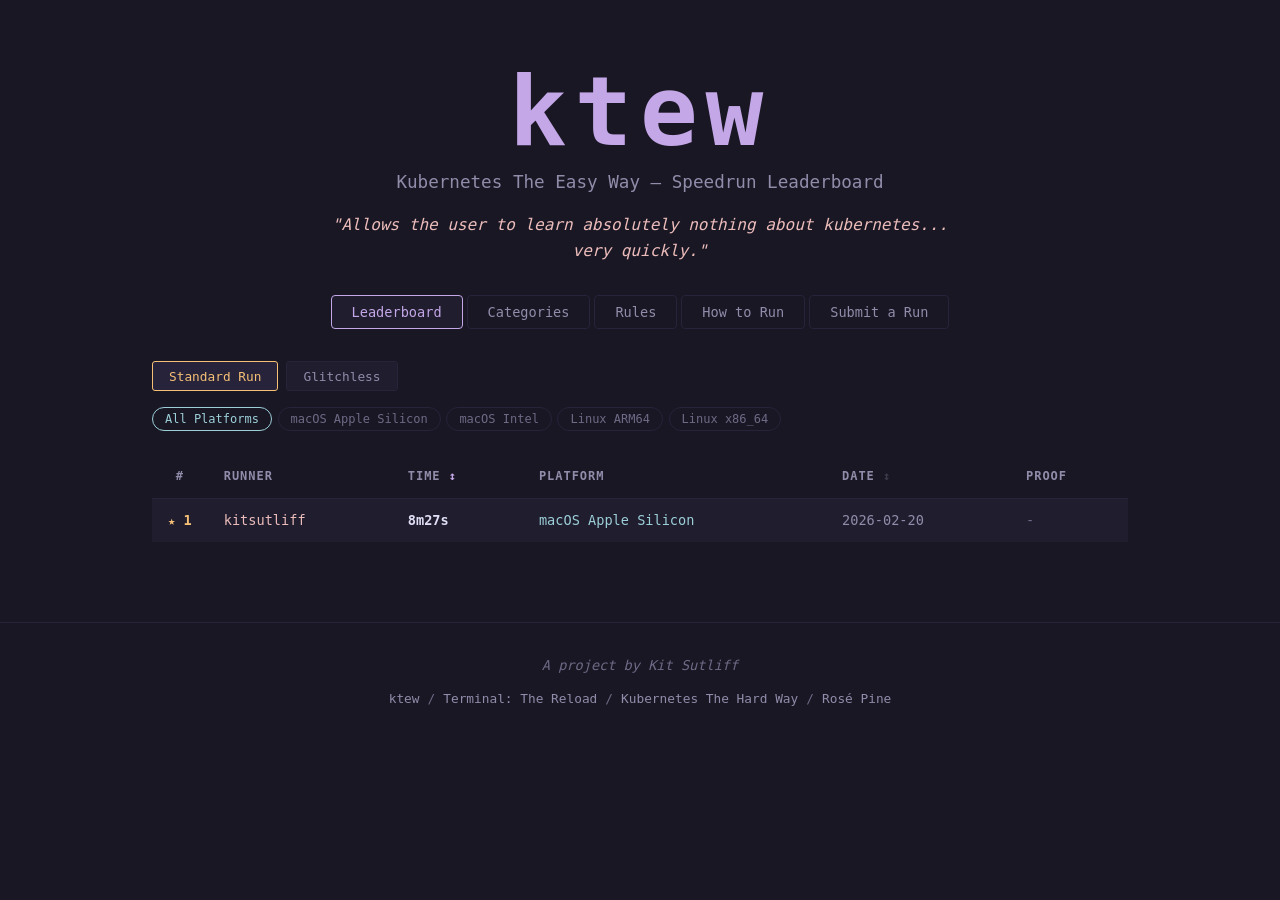
==== site/index.html @ b8ad7b76 "Add speedrun leaderboard site and Terminal: The Reload interactive game Leaderboard site for ktew sp" ====
<!DOCTYPE html>
<html lang="en">
<head>
  <meta charset="UTF-8">
  <meta name="viewport" content="width=device-width, initial-scale=1.0">
  <title>ktew — Speedrun Leaderboard</title>
  <meta name="description" content="Allows the user to learn absolutely nothing about kubernetes... very quickly. Speedrun leaderboard for Kubernetes The Easy Way.">
  <meta property="og:title" content="ktew — Speedrun Leaderboard">
  <meta property="og:description" content="Allows the user to learn absolutely nothing about kubernetes... very quickly.">
  <meta property="og:type" content="website">
  <link rel="stylesheet" href="style.css">
</head>
<body>

  <!-- Hero -->
  <header class="hero">
    <h1>ktew</h1>
    <p class="subtitle">Kubernetes The Easy Way — Speedrun Leaderboard</p>
    <p class="tagline">"Allows the user to learn absolutely nothing about kubernetes... very quickly."</p>
  </header>

  <!-- Nav -->
  <nav class="nav">
    <button class="nav-tab active" data-section="leaderboard">Leaderboard</button>
    <button class="nav-tab" data-section="categories">Categories</button>
    <button class="nav-tab" data-section="rules">Rules</button>
    <button class="nav-tab" data-section="run">How to Run</button>
    <button class="nav-tab" data-section="submit">Submit a Run</button>
  </nav>

  <!-- Leaderboard Section -->
  <section id="leaderboard" class="section active">
    <div class="category-tabs">
      <button class="cat-tab active" data-category="standard">Standard Run</button>
      <button class="cat-tab" data-category="glitchless">Glitchless</button>
    </div>
    <div class="platform-pills">
      <button class="pill active" data-platform="all">All Platforms</button>
      <button class="pill" data-platform="macOS Apple Silicon">macOS Apple Silicon</button>
      <button class="pill" data-platform="macOS Intel">macOS Intel</button>
      <button class="pill" data-platform="Linux ARM64">Linux ARM64</button>
      <button class="pill" data-platform="Linux x86_64">Linux x86_64</button>
    </div>
    <div class="table-wrap">
      <table id="leaderboard-table">
        <thead>
          <tr>
            <th class="col-rank">#</th>
            <th class="col-runner">Runner</th>
            <th class="col-time sortable active-sort" data-sort="time">Time</th>
            <th class="col-platform">Platform</th>
            <th class="col-date sortable" data-sort="date">Date</th>
            <th class="col-proof">Proof</th>
          </tr>
        </thead>
        <tbody id="leaderboard-body">
        </tbody>
      </table>
      <p id="no-runs" class="empty-state" hidden>No runs recorded yet for this category. Be the first.</p>
    </div>
  </section>

  <!-- Categories Section -->
  <section id="categories" class="section">
    <h2>Categories</h2>

    <div class="category-card highlight">
      <h3>What ktew does</h3>
      <p>ktew automates the entire <a href="https://github.com/kelseyhightower/kubernetes-the-hard-way" target="_blank" rel="noopener">Kubernetes The Hard Way</a> tutorial. Your machine is the jumpbox. It spins up 3 Lima VMs (1 control plane, 2 workers) — 4 machines total. It generates a CA and 8 TLS certificates, 6 kubeconfigs, an encryption config, downloads all binaries, bootstraps etcd, the control plane, the workers, configures pod networking, and runs a full smoke test.</p>
      <p>Then it destroys everything. VMs gone. Work directory gone. The binary deletes itself. You are not left with a Kubernetes cluster. You are left with a time and a TAP report.</p>
    </div>

    <div class="category-card main-category">
      <h3>Standard Run <span class="badge">Main Category</span></h3>
      <p class="category-motto">"Hit Congratul8ions!"</p>
      <ul>
        <li>Your machine as jumpbox + 3 Lima VMs = 4 machines total.</li>
        <li>Run <code>./kthw up</code>. Timer starts at Enter, stops at <code>Congratul8ions!</code></li>
        <li><code>10/10 passed | 0 failed</code> — or it doesn't count.</li>
        <li>Full cleanup must complete — nothing left but your time.</li>
      </ul>

      <h4>Setup (not timed)</h4>
      <ul>
        <li>Go 1.22+ installed</li>
        <li>Lima may be pre-installed (ktew installs it automatically if missing, but that costs time)</li>
        <li>Lima VM base images may be cached from a previous run</li>
        <li>Build the binary: <code>go build -o kthw .</code></li>
        <li>No pre-downloaded Kubernetes/etcd/containerd binaries — those download during the run</li>
      </ul>

      <h4>Platform Sub-Categories</h4>
      <p>Each platform is a genuine performance variable — different virtualization backends, different architectures, different I/O characteristics. These aren't gimmicks; they're real splits.</p>
      <div class="platform-grid">
        <div class="platform-item">
          <strong>macOS (Apple Silicon)</strong>
          <span>ARM64 VMs via VZ framework</span>
        </div>
        <div class="platform-item">
          <strong>macOS (Intel)</strong>
          <span>x86_64 VMs via VZ framework</span>
        </div>
        <div class="platform-item">
          <strong>Linux (ARM64)</strong>
          <span>ARM64 VMs via QEMU</span>
        </div>
        <div class="platform-item">
          <strong>Linux (x86_64)</strong>
          <span>x86_64 VMs via QEMU</span>
        </div>
      </div>
    </div>

    <div class="category-card">
      <h3>Glitchless</h3>
      <p>Same 4-machine layout. Same rules. But nothing is cached.</p>
      <ul>
        <li>No pre-installed Lima — ktew installs it from scratch</li>
        <li>No cached VM base images — <code>limactl prune</code> before the run</li>
        <li>No pre-downloaded binaries</li>
        <li>Everything downloads fresh. Your internet connection is now part of your time.</li>
        <li>Full cleanup must complete — nothing left when it's done.</li>
      </ul>
      <p class="muted">This is the "real experience" category. It measures what a first-time user actually sees.</p>
    </div>

    <div class="category-card">
      <h3>What the smoke test verifies</h3>
      <p>Step 10 runs a full verification suite before cleanup:</p>
      <ul>
        <li>Secrets are encrypted at rest in etcd (AES-CBC)</li>
        <li>Deployments work (nginx creates and scales)</li>
        <li>NodePort services are reachable</li>
        <li><code>kubectl exec</code> works inside pods</li>
        <li>All TLS certificates are valid and components authenticate via mTLS</li>
      </ul>
      <p class="muted">The cluster is real. It's a real Kubernetes cluster with real PKI, real etcd, real pod networking. It just doesn't exist anymore by the time you read this.</p>
    </div>
  </section>

  <!-- Rules Section -->
  <section id="rules" class="section">
    <h2>Rules</h2>
    <h3>Timing</h3>
    <ol class="rules-list">
      <li>Timer starts when you press Enter on <code>./kthw up</code></li>
      <li>Timer stops when <code>Congratul8ions!</code> prints with <code>10/10 passed | 0 failed</code> and your time</li>
      <li>The run must complete fully — VMs destroyed, work directory cleaned, binary self-deleted. You don't get a cluster. You get a time.</li>
      <li>Build time (<code>go build</code>) is not included — only the run itself is timed</li>
    </ol>

    <h3>Standard Run setup</h3>
    <ol class="rules-list">
      <li>Go 1.22+ pre-installed</li>
      <li>Lima may be pre-installed</li>
      <li>Lima VM base images may be cached (default behavior after a previous run)</li>
      <li>No pre-downloaded Kubernetes, etcd, containerd, or CNI binaries — those download during the timed run</li>
    </ol>

    <h3>Glitchless setup</h3>
    <ol class="rules-list">
      <li>Go 1.22+ pre-installed (only exception)</li>
      <li>Lima must NOT be pre-installed — ktew installs it during the run</li>
      <li>No cached VM images — run <code>limactl prune</code> if Lima was previously installed, or start from a clean system</li>
      <li>No pre-downloaded binaries of any kind</li>
      <li>Internet speed is part of your time</li>
    </ol>

    <h3>Proof &amp; disputes</h3>
    <ol class="rules-list">
      <li>Proof must include full terminal output showing all 10 TAP steps and the <code>Congratul8ions!</code> finish</li>
      <li>Terminal recordings (<a href="https://asciinema.org" target="_blank" rel="noopener">asciinema</a>, screen capture) or full paste accepted</li>
      <li>Cloud VMs as jumpbox are a separate platform category if demand emerges</li>
      <li>All disputes settled by <a href="https://github.com/KitSutliff" target="_blank" rel="noopener">Kit</a></li>
    </ol>
  </section>

  <!-- How to Run Section -->
  <section id="run" class="section">
    <h2>How to Run</h2>
    <div class="code-block">
      <pre><code># Fork first at github.com/KitSutliff/ktew, then:
git clone https://github.com/YOUR_USERNAME/ktew.git
cd ktew
go build -o kthw .
./kthw up</code></pre>
    </div>
    <p>Timer starts at Enter. Timer stops at <code>Congratul8ions!</code></p>
    <p>You'll see TAP output for each of the 10 steps, then:</p>
    <div class="code-block output">
      <pre><code>  10/10 passed | 0 failed
  ────────────────────────────────────────
  Cleaning up VMs...
  done.

  time - 8m27s

  Congratul8ions!

  report: kthw-report.md</code></pre>
    </div>
    <div class="run-links">
      <a href="https://github.com/KitSutliff/ktew" target="_blank" rel="noopener" class="link-btn">ktew Repository</a>
    </div>
  </section>

  <!-- Submit Section -->
  <section id="submit" class="section">
    <h2>Submit a Run</h2>
    <div class="submit-steps">
      <div class="submit-step">
        <span class="step-number">1</span>
        <div>
          <strong>Fork the repo</strong>
          <p><a href="https://github.com/KitSutliff/ktew/fork" target="_blank" rel="noopener">Fork ktew on GitHub</a></p>
        </div>
      </div>
      <div class="submit-step">
        <span class="step-number">2</span>
        <div>
          <strong>Clone your fork and run it</strong>
          <div class="code-block">
            <pre><code>git clone https://github.com/YOUR_USERNAME/ktew.git
cd ktew
go build -o kthw .
./kthw up</code></pre>
          </div>
        </div>
      </div>
      <div class="submit-step">
        <span class="step-number">3</span>
        <div>
          <strong>Add your run to the leaderboard</strong>
          <p>Edit <code>site/data/leaderboard.json</code> and add your entry:</p>
          <div class="code-block">
            <pre><code>{
  "runner": "your-github-username",
  "github": "https://github.com/your-github-username",
  "time_seconds": 507,
  "time_display": "8m27s",
  "category": "standard",
  "platform": "macOS Apple Silicon",
  "date": "2026-02-23",
  "proof": "link-to-your-tap-output-or-recording",
  "notes": ""
}</code></pre>
          </div>
        </div>
      </div>
      <div class="submit-step">
        <span class="step-number">4</span>
        <div>
          <strong>Open a Pull Request</strong>
          <p>Push to your fork and <a href="https://github.com/KitSutliff/ktew/compare" target="_blank" rel="noopener">open a PR</a> with your proof (TAP output or terminal recording).</p>
        </div>
      </div>
    </div>
    <div class="submit-info">
      <h3>Proof requirements</h3>
      <ul>
        <li>Full TAP output showing <code>10/10 passed | 0 failed</code></li>
        <li>The <code>Congratul8ions!</code> message with your time</li>
        <li>Terminal recording (<a href="https://asciinema.org" target="_blank" rel="noopener">asciinema</a>) or screenshot accepted</li>
        <li>Paste it in the PR description or link it</li>
      </ul>
      <p class="muted">Don't want to edit JSON? <a href="https://github.com/KitSutliff/ktew/issues/new?template=submit-run.yml" target="_blank" rel="noopener">Submit via GitHub Issue</a> instead.</p>
    </div>
  </section>

  <!-- Footer -->
  <footer class="footer">
    <p class="footer-tagline">A project by Kit Sutliff</p>
    <div class="footer-links">
      <a href="https://github.com/KitSutliff/ktew" target="_blank" rel="noopener">ktew</a>
      <span class="sep">/</span>
      <a href="terminal/index.html">Terminal: The Reload</a>
      <span class="sep">/</span>
      <a href="https://github.com/kelseyhightower/kubernetes-the-hard-way" target="_blank" rel="noopener">Kubernetes The Hard Way</a>
      <span class="sep">/</span>
      <a href="https://rosepinetheme.com" target="_blank" rel="noopener">Ros&eacute; Pine</a>
    </div>
  </footer>

  <script src="main.js"></script>
</body>
</html>
---- site/style.css ----
/* Rose Pine palette */
:root {
  --base: #191724;
  --surface: #1f1d2e;
  --overlay: #26233a;
  --muted: #6e6a86;
  --subtle: #908caa;
  --text: #e0def4;
  --love: #eb6f92;
  --gold: #f6c177;
  --rose: #ebbcba;
  --pine: #31748f;
  --foam: #9ccfd8;
  --iris: #c4a7e7;
}

*, *::before, *::after {
  box-sizing: border-box;
  margin: 0;
  padding: 0;
}

html {
  scroll-behavior: smooth;
}

body {
  font-family: 'SF Mono', 'Fira Code', 'JetBrains Mono', 'Cascadia Code', Consolas, monospace;
  background: var(--base);
  color: var(--text);
  line-height: 1.6;
  min-height: 100vh;
}

/* Hero */

.hero {
  text-align: center;
  padding: 4rem 1.5rem 2rem;
}

.hero h1 {
  font-size: clamp(3rem, 10vw, 6rem);
  color: var(--iris);
  letter-spacing: 0.08em;
  font-weight: 700;
  line-height: 1;
  margin-bottom: 0.5rem;
}

.hero .subtitle {
  color: var(--subtle);
  font-size: clamp(0.85rem, 2vw, 1.1rem);
  margin-bottom: 1rem;
}

.hero .tagline {
  color: var(--rose);
  font-style: italic;
  font-size: clamp(0.8rem, 1.8vw, 1rem);
  max-width: 40rem;
  margin: 0 auto;
}

/* Navigation */

.nav {
  display: flex;
  justify-content: center;
  gap: 0.25rem;
  padding: 0 1rem;
  margin-bottom: 2rem;
  flex-wrap: wrap;
}

.nav-tab {
  background: transparent;
  border: 1px solid var(--overlay);
  color: var(--subtle);
  padding: 0.5rem 1.25rem;
  cursor: pointer;
  font-family: inherit;
  font-size: 0.85rem;
  border-radius: 4px;
  transition: all 0.15s ease;
}

.nav-tab:hover {
  color: var(--text);
  border-color: var(--muted);
}

.nav-tab.active {
  color: var(--iris);
  border-color: var(--iris);
  background: var(--surface);
}

/* Sections */

.section {
  display: none;
  max-width: 64rem;
  margin: 0 auto;
  padding: 0 1.5rem 3rem;
}

.section.active {
  display: block;
}

.section h2 {
  color: var(--iris);
  font-size: 1.5rem;
  margin-bottom: 1.5rem;
  letter-spacing: 0.04em;
}

/* Category Tabs (within leaderboard) */

.category-tabs {
  display: flex;
  gap: 0.5rem;
  margin-bottom: 1rem;
}

.cat-tab {
  background: var(--surface);
  border: 1px solid var(--overlay);
  color: var(--subtle);
  padding: 0.4rem 1rem;
  cursor: pointer;
  font-family: inherit;
  font-size: 0.8rem;
  border-radius: 3px;
  transition: all 0.15s ease;
}

.cat-tab:hover {
  color: var(--text);
  border-color: var(--muted);
}

.cat-tab.active {
  color: var(--gold);
  border-color: var(--gold);
  background: var(--overlay);
}

/* Platform Pills */

.platform-pills {
  display: flex;
  gap: 0.35rem;
  margin-bottom: 1.5rem;
  flex-wrap: wrap;
}

.pill {
  background: transparent;
  border: 1px solid var(--overlay);
  color: var(--muted);
  padding: 0.25rem 0.75rem;
  cursor: pointer;
  font-family: inherit;
  font-size: 0.75rem;
  border-radius: 12px;
  transition: all 0.15s ease;
}

.pill:hover {
  color: var(--subtle);
  border-color: var(--muted);
}

.pill.active {
  color: var(--foam);
  border-color: var(--foam);
}

/* Table */

.table-wrap {
  overflow-x: auto;
  -webkit-overflow-scrolling: touch;
}

table {
  width: 100%;
  border-collapse: collapse;
  font-size: 0.85rem;
}

thead th {
  text-align: left;
  padding: 0.75rem 1rem;
  color: var(--subtle);
  font-weight: 600;
  font-size: 0.75rem;
  text-transform: uppercase;
  letter-spacing: 0.08em;
  border-bottom: 1px solid var(--overlay);
  white-space: nowrap;
  user-select: none;
}

th.sortable {
  cursor: pointer;
}

th.sortable:hover {
  color: var(--text);
}

th.sortable::after {
  content: ' \2195';
  opacity: 0.3;
}

th.active-sort::after {
  opacity: 1;
  color: var(--iris);
}

tbody tr {
  transition: background 0.1s ease;
}

tbody tr:nth-child(odd) {
  background: var(--surface);
}

tbody tr:nth-child(even) {
  background: var(--base);
}

tbody tr:hover {
  background: var(--overlay);
}

tbody td {
  padding: 0.65rem 1rem;
  white-space: nowrap;
}

.col-rank {
  width: 3rem;
  text-align: center;
}

td.col-rank {
  color: var(--subtle);
  font-weight: 600;
}

td.col-rank.wr {
  color: var(--gold);
}

.wr-badge {
  font-size: 0.9em;
}

td.col-runner a {
  color: var(--rose);
  text-decoration: none;
}

td.col-runner a:hover {
  text-decoration: underline;
  color: var(--text);
}

td.col-time {
  color: var(--text);
  font-weight: 600;
  font-variant-numeric: tabular-nums;
}

td.col-platform {
  color: var(--foam);
}

td.col-date {
  color: var(--subtle);
}

td.col-proof a {
  color: var(--pine);
  text-decoration: none;
  font-size: 0.8rem;
}

td.col-proof a:hover {
  color: var(--foam);
  text-decoration: underline;
}

.empty-state {
  text-align: center;
  color: var(--muted);
  padding: 3rem 1rem;
  font-style: italic;
}

/* Categories Section */

.category-card {
  background: var(--surface);
  border: 1px solid var(--overlay);
  border-radius: 6px;
  padding: 1.5rem;
  margin-bottom: 1.25rem;
}

.category-card.highlight {
  border-color: var(--iris);
  background: var(--overlay);
}

.category-card.highlight a {
  color: var(--rose);
  text-decoration: none;
}

.category-card.highlight a:hover {
  text-decoration: underline;
}

.category-card.main-category {
  border-color: var(--gold);
}

.category-card h3 {
  color: var(--text);
  font-size: 1.1rem;
  margin-bottom: 0.5rem;
}

.badge {
  display: inline-block;
  background: var(--gold);
  color: var(--base);
  font-size: 0.65rem;
  font-weight: 700;
  padding: 0.15rem 0.5rem;
  border-radius: 3px;
  text-transform: uppercase;
  letter-spacing: 0.06em;
  vertical-align: middle;
  margin-left: 0.5rem;
}

.category-motto {
  color: var(--gold);
  font-style: italic;
  margin-bottom: 0.75rem;
}

.category-card ul {
  list-style: none;
  padding: 0;
}

.category-card ul li {
  padding: 0.25rem 0;
  color: var(--text);
  padding-left: 1.25rem;
  position: relative;
}

.category-card ul li::before {
  content: '>';
  position: absolute;
  left: 0;
  color: var(--iris);
}

.category-card h4 {
  color: var(--subtle);
  font-size: 0.85rem;
  text-transform: uppercase;
  letter-spacing: 0.06em;
  margin: 1rem 0 0.75rem;
}

.category-card p {
  color: var(--text);
  margin-bottom: 0.5rem;
}

.category-card p.muted {
  color: var(--muted);
  font-size: 0.85rem;
  font-style: italic;
}

.category-card code {
  background: var(--overlay);
  padding: 0.1rem 0.35rem;
  border-radius: 3px;
  font-size: 0.9em;
  color: var(--iris);
}

.platform-grid {
  display: grid;
  grid-template-columns: repeat(auto-fill, minmax(14rem, 1fr));
  gap: 0.75rem;
}

.platform-item {
  background: var(--overlay);
  padding: 0.75rem;
  border-radius: 4px;
  display: flex;
  flex-direction: column;
  gap: 0.2rem;
}

.platform-item strong {
  color: var(--foam);
  font-size: 0.85rem;
}

.platform-item span {
  color: var(--muted);
  font-size: 0.75rem;
}

/* Rules */

#rules h3 {
  color: var(--rose);
  font-size: 0.95rem;
  margin-top: 1.5rem;
  margin-bottom: 0.75rem;
}

#rules h3:first-of-type {
  margin-top: 0;
}

.rules-list {
  padding-left: 0;
  counter-reset: rule;
  list-style: none;
}

.rules-list li {
  counter-increment: rule;
  padding: 0.6rem 0 0.6rem 2.5rem;
  position: relative;
  border-bottom: 1px solid var(--overlay);
}

.rules-list li:last-child {
  border-bottom: none;
}

.rules-list li::before {
  content: counter(rule);
  position: absolute;
  left: 0;
  width: 1.75rem;
  height: 1.75rem;
  background: var(--surface);
  border: 1px solid var(--overlay);
  border-radius: 50%;
  display: flex;
  align-items: center;
  justify-content: center;
  font-size: 0.75rem;
  color: var(--iris);
  font-weight: 600;
  top: 0.55rem;
}

.rules-list code {
  background: var(--overlay);
  padding: 0.1rem 0.35rem;
  border-radius: 3px;
  font-size: 0.9em;
  color: var(--iris);
}

.rules-list a {
  color: var(--rose);
  text-decoration: none;
}

.rules-list a:hover {
  text-decoration: underline;
}

/* How to Run */

.code-block {
  background: var(--surface);
  border: 1px solid var(--overlay);
  border-radius: 6px;
  padding: 1.25rem;
  margin-bottom: 1.25rem;
  overflow-x: auto;
}

.code-block.output {
  border-color: var(--muted);
  border-style: dashed;
}

.code-block pre {
  margin: 0;
}

.code-block code {
  color: var(--text);
  font-size: 0.85rem;
  line-height: 1.5;
}

.code-block.output code {
  color: var(--subtle);
}

#run p {
  margin-bottom: 1rem;
}

#run code {
  background: var(--overlay);
  padding: 0.1rem 0.35rem;
  border-radius: 3px;
  font-size: 0.9em;
  color: var(--iris);
}

.run-links {
  display: flex;
  gap: 0.75rem;
  margin-top: 1.5rem;
  flex-wrap: wrap;
}

/* Buttons */

.link-btn {
  display: inline-block;
  background: var(--iris);
  color: var(--base);
  text-decoration: none;
  padding: 0.6rem 1.5rem;
  border-radius: 4px;
  font-family: inherit;
  font-size: 0.85rem;
  font-weight: 600;
  transition: opacity 0.15s ease;
}

.link-btn:hover {
  opacity: 0.85;
}

.link-btn.secondary {
  background: transparent;
  color: var(--iris);
  border: 1px solid var(--iris);
}

.link-btn.secondary:hover {
  background: var(--surface);
}

.submit-btn {
  background: var(--gold);
  font-size: 1rem;
  padding: 0.75rem 2rem;
  margin-bottom: 2rem;
}

/* Submit Section */

.submit-steps {
  display: flex;
  flex-direction: column;
  gap: 1.25rem;
  margin-bottom: 2rem;
}

.submit-step {
  display: flex;
  gap: 1rem;
  align-items: flex-start;
}

.step-number {
  flex-shrink: 0;
  width: 2rem;
  height: 2rem;
  background: var(--iris);
  color: var(--base);
  border-radius: 50%;
  display: flex;
  align-items: center;
  justify-content: center;
  font-weight: 700;
  font-size: 0.85rem;
  margin-top: 0.1rem;
}

.submit-step strong {
  display: block;
  color: var(--text);
  margin-bottom: 0.35rem;
}

.submit-step p {
  color: var(--subtle);
  margin-bottom: 0.5rem;
}

.submit-step a {
  color: var(--rose);
  text-decoration: none;
}

.submit-step a:hover {
  text-decoration: underline;
  color: var(--text);
}

.submit-step .code-block {
  margin-top: 0.5rem;
  margin-bottom: 0;
}

.submit-step code {
  background: var(--overlay);
  padding: 0.1rem 0.35rem;
  border-radius: 3px;
  font-size: 0.9em;
  color: var(--iris);
}

.submit-info {
  background: var(--surface);
  border: 1px solid var(--overlay);
  border-radius: 6px;
  padding: 1.5rem;
}

.submit-info h3 {
  color: var(--subtle);
  font-size: 0.85rem;
  text-transform: uppercase;
  letter-spacing: 0.06em;
  margin-bottom: 0.75rem;
}

.submit-info ul {
  list-style: none;
  padding: 0;
}

.submit-info li {
  padding: 0.25rem 0 0.25rem 1.25rem;
  position: relative;
}

.submit-info li::before {
  content: '>';
  position: absolute;
  left: 0;
  color: var(--iris);
}

.submit-info code {
  background: var(--overlay);
  padding: 0.1rem 0.35rem;
  border-radius: 3px;
  font-size: 0.9em;
  color: var(--iris);
}

/* Footer */

.footer {
  text-align: center;
  padding: 2rem 1.5rem 3rem;
  border-top: 1px solid var(--overlay);
  margin-top: 2rem;
}

.footer-tagline {
  color: var(--muted);
  font-style: italic;
  font-size: 0.85rem;
  margin-bottom: 0.75rem;
}

.footer-links {
  display: flex;
  justify-content: center;
  gap: 0.5rem;
  flex-wrap: wrap;
}

.footer-links a {
  color: var(--subtle);
  text-decoration: none;
  font-size: 0.8rem;
}

.footer-links a:hover {
  color: var(--rose);
}

.footer-links .sep {
  color: var(--muted);
  font-size: 0.8rem;
}

/* Responsive */

@media (max-width: 640px) {
  .hero {
    padding: 2.5rem 1rem 1.5rem;
  }

  .nav {
    gap: 0.15rem;
  }

  .nav-tab {
    padding: 0.4rem 0.75rem;
    font-size: 0.75rem;
  }

  .section {
    padding: 0 1rem 2rem;
  }

  .category-tabs {
    flex-wrap: wrap;
  }

  .platform-pills {
    flex-wrap: wrap;
  }

  table {
    font-size: 0.78rem;
  }

  thead th, tbody td {
    padding: 0.5rem 0.6rem;
  }

  .platform-grid {
    grid-template-columns: 1fr;
  }
}
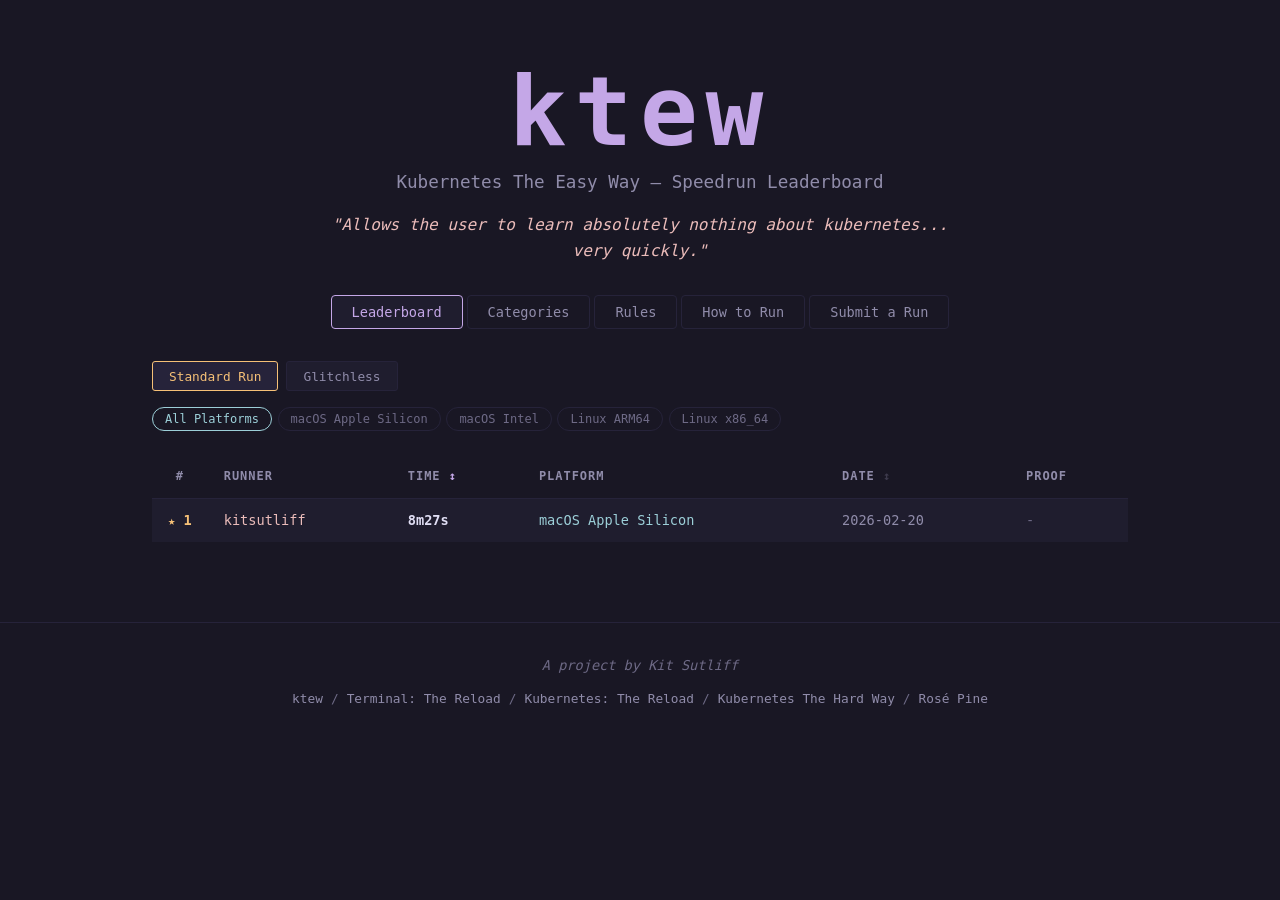
==== commit a52a113a: "Improve Terminal: The Reload game UI and mechanics Co-Authored-By: Claude <noreply@anthropic.com> Ma" ====
--- a/site/index.html
+++ b/site/index.html
@@ -275,6 +275,8 @@
       <span class="sep">/</span>
       <a href="terminal/index.html">Terminal: The Reload</a>
       <span class="sep">/</span>
+      <a href="kubernetes/index.html">Kubernetes: The Reload</a>
+      <span class="sep">/</span>
       <a href="https://github.com/kelseyhightower/kubernetes-the-hard-way" target="_blank" rel="noopener">Kubernetes The Hard Way</a>
       <span class="sep">/</span>
       <a href="https://rosepinetheme.com" target="_blank" rel="noopener">Ros&eacute; Pine</a>
